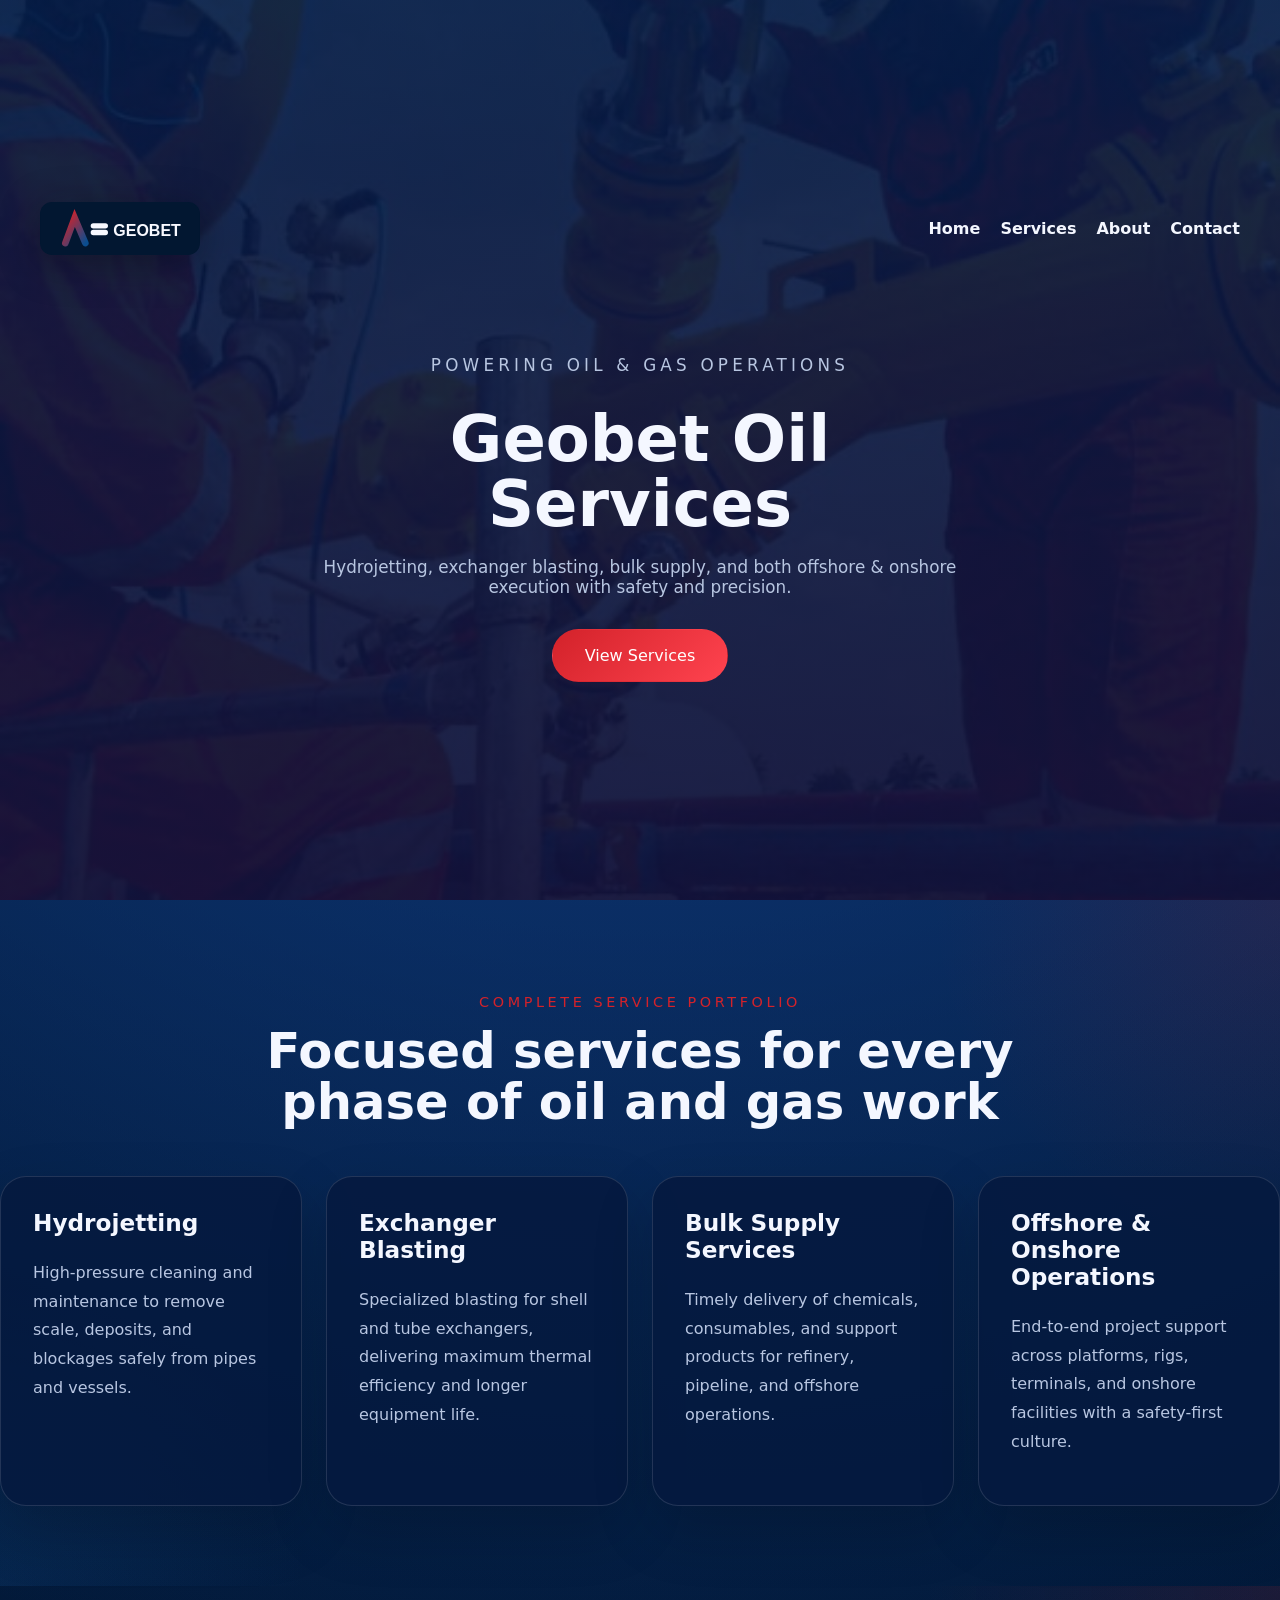
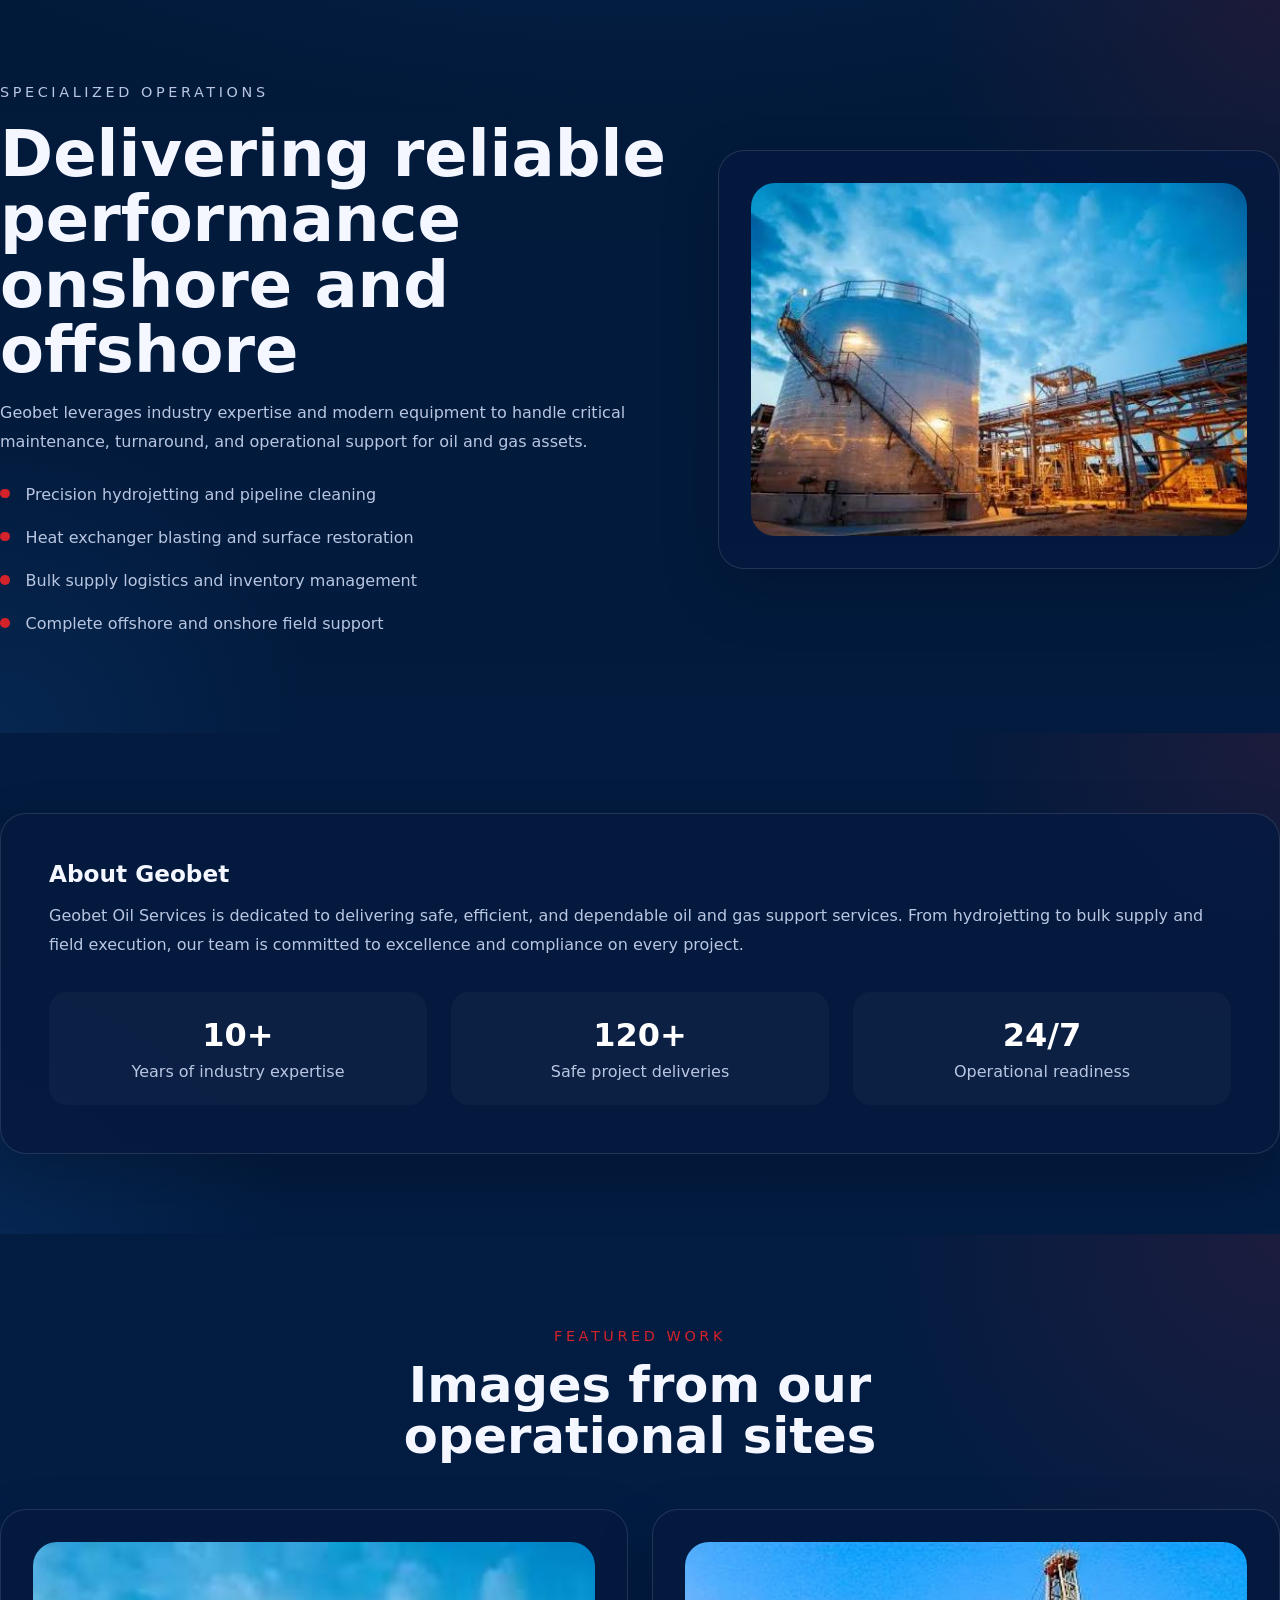
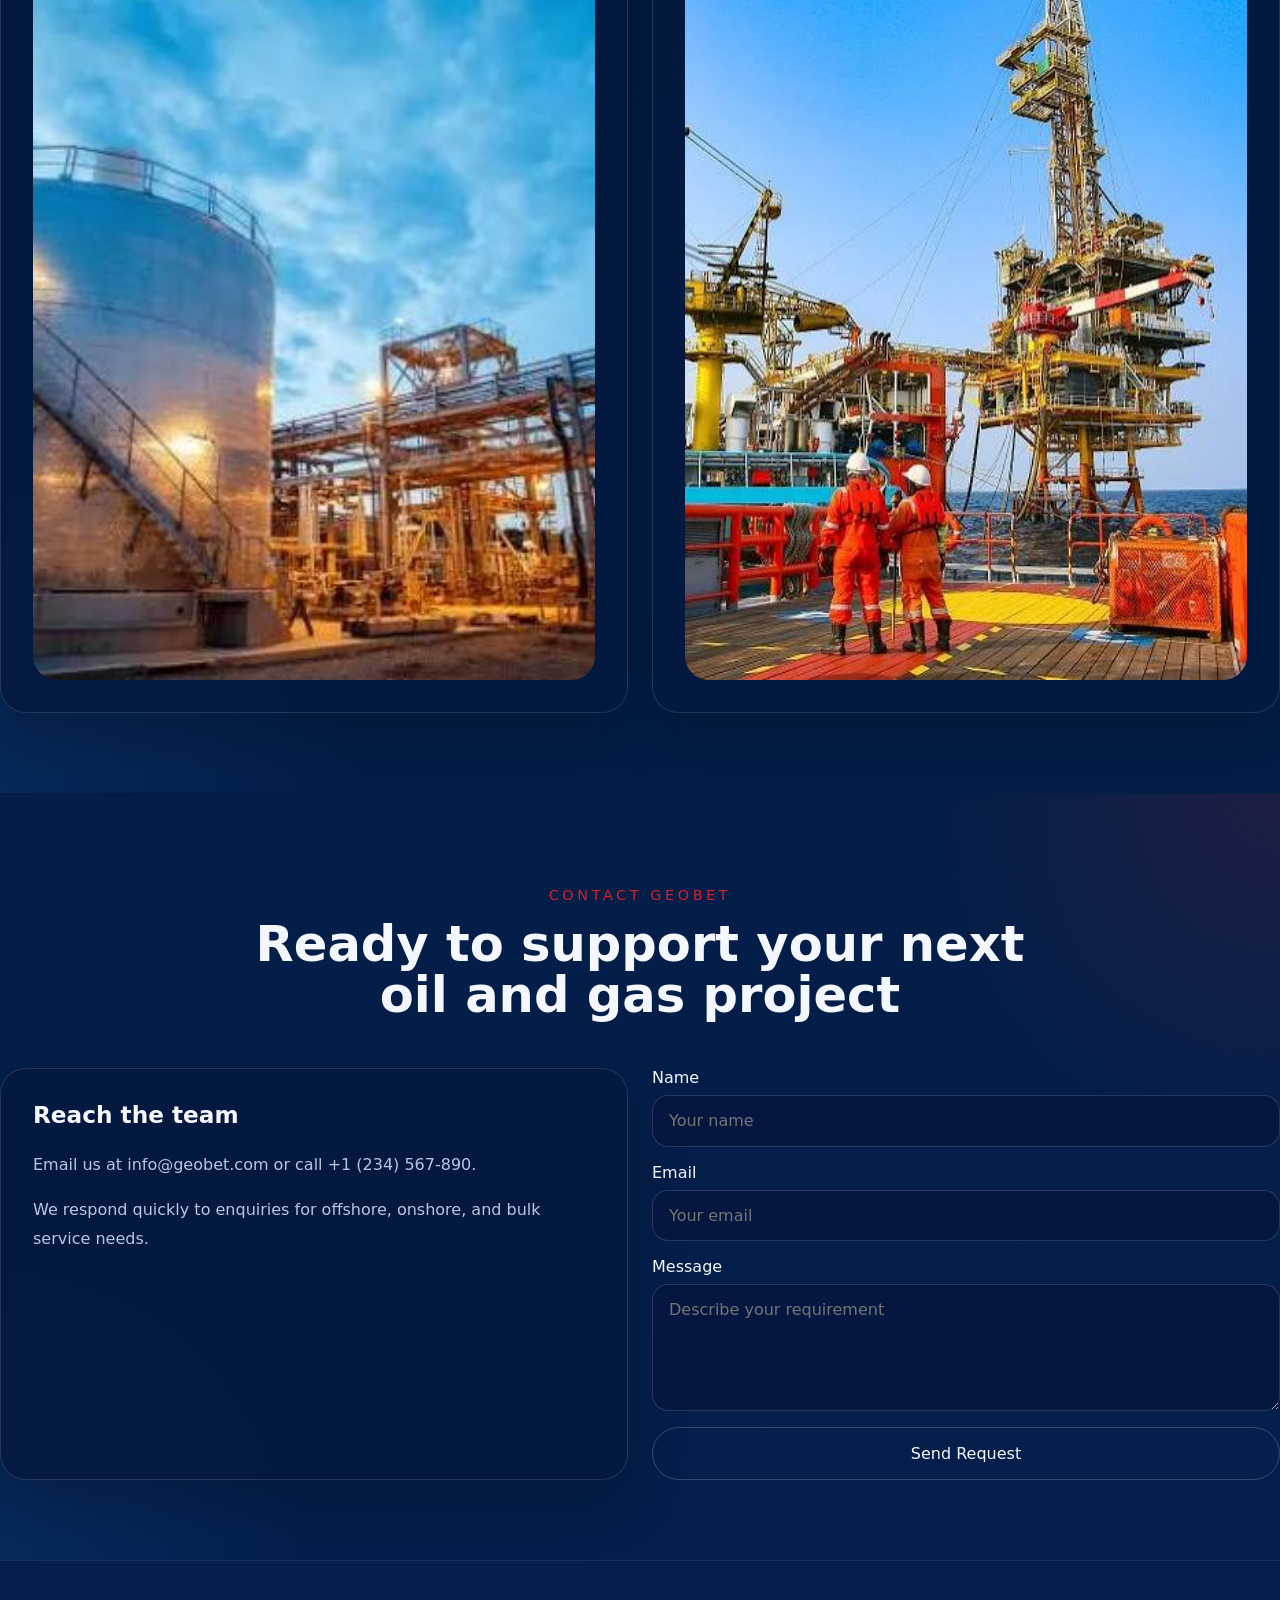
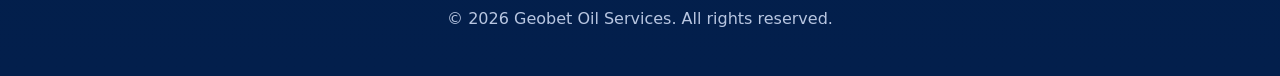
==== index.html @ 37f5dcfe "initial commit" ====
<!DOCTYPE html>
<html lang="en">
<head>
  <meta charset="UTF-8" />
  <meta name="viewport" content="width=device-width, initial-scale=1.0" />
  <title>Geobet Oil Services</title>
  <link rel="stylesheet" href="styles.css" />
</head>
<body>
  <header class="site-header">
    <div class="header-overlay"></div>
    <div class="header-content">
      <img src="logo.svg" alt="Geobet Oil Services" class="logo" />
      <nav class="main-nav">
        <a href="index.html">Home</a>
        <a href="services.html">Services</a>
        <a href="#about">About</a>
        <a href="#contact">Contact</a>
      </nav>
    </div>
    <div class="hero-copy">
      <p class="eyebrow">Powering Oil & Gas Operations</p>
      <h1>Geobet Oil Services</h1>
      <p>Hydrojetting, exchanger blasting, bulk supply, and both offshore & onshore execution with safety and precision.</p>
      <a class="btn btn-primary" href="services.html">View Services</a>
    </div>
  </header>

  <main>
    <section class="section services" id="services">
      <div class="section-intro">
        <p class="eyebrow">Complete Service Portfolio</p>
        <h2>Focused services for every phase of oil and gas work</h2>
      </div>
      <div class="service-grid">
        <article class="card">
          <h3>Hydrojetting</h3>
          <p>High-pressure cleaning and maintenance to remove scale, deposits, and blockages safely from pipes and vessels.</p>
        </article>
        <article class="card">
          <h3>Exchanger Blasting</h3>
          <p>Specialized blasting for shell and tube exchangers, delivering maximum thermal efficiency and longer equipment life.</p>
        </article>
        <article class="card">
          <h3>Bulk Supply Services</h3>
          <p>Timely delivery of chemicals, consumables, and support products for refinery, pipeline, and offshore operations.</p>
        </article>
        <article class="card">
          <h3>Offshore & Onshore Operations</h3>
          <p>End-to-end project support across platforms, rigs, terminals, and onshore facilities with a safety-first culture.</p>
        </article>
      </div>
    </section>

    <section class="section operations" id="operations">
      <div class="split-content">
        <div class="split-text">
          <p class="eyebrow">Specialized Operations</p>
          <h2>Delivering reliable performance onshore and offshore</h2>
          <p>Geobet leverages industry expertise and modern equipment to handle critical maintenance, turnaround, and operational support for oil and gas assets.</p>
          <ul>
            <li>Precision hydrojetting and pipeline cleaning</li>
            <li>Heat exchanger blasting and surface restoration</li>
            <li>Bulk supply logistics and inventory management</li>
            <li>Complete offshore and onshore field support</li>
          </ul>
        </div>
        <div class="split-image">
          <div class="image-card">
            <img src="images/operations-1.jpg" alt="Oil and gas operation" />
          </div>
        </div>
      </div>
    </section>

    <section class="section about" id="about">
      <div class="about-card">
        <h2>About Geobet</h2>
        <p>Geobet Oil Services is dedicated to delivering safe, efficient, and dependable oil and gas support services. From hydrojetting to bulk supply and field execution, our team is committed to excellence and compliance on every project.</p>
        <div class="stats-grid">
          <div class="stat">
            <strong>10+</strong>
            <span>Years of industry expertise</span>
          </div>
          <div class="stat">
            <strong>120+</strong>
            <span>Safe project deliveries</span>
          </div>
          <div class="stat">
            <strong>24/7</strong>
            <span>Operational readiness</span>
          </div>
        </div>
      </div>
    </section>

    <section class="section gallery" id="gallery">
      <div class="section-intro">
        <p class="eyebrow">Featured Work</p>
        <h2>Images from our operational sites</h2>
      </div>
      <div class="image-gallery">
        <div class="image-card">
          <img src="images/operations-1.jpg" alt="Oil operation image" />
        </div>
        <div class="image-card">
          <img src="images/gallery-2.jpg" alt="Oil operation image" />
        </div>
      </div>
    </section>

    <section class="section contact" id="contact">
      <div class="section-intro">
        <p class="eyebrow">Contact Geobet</p>
        <h2>Ready to support your next oil and gas project</h2>
      </div>
      <div class="contact-grid">
        <div class="contact-card">
          <h3>Reach the team</h3>
          <p>Email us at <a href="mailto:info@geobet.com">info@geobet.com</a> or call <a href="tel:+1234567890">+1 (234) 567-890</a>.</p>
          <p>We respond quickly to enquiries for offshore, onshore, and bulk service needs.</p>
        </div>
        <form class="contact-form">
          <label>
            Name
            <input type="text" placeholder="Your name" required />
          </label>
          <label>
            Email
            <input type="email" placeholder="Your email" required />
          </label>
          <label>
            Message
            <textarea rows="5" placeholder="Describe your requirement"></textarea>
          </label>
          <button class="btn btn-secondary" type="submit">Send Request</button>
        </form>
      </div>
    </section>
  </main>

  <footer class="site-footer">
    <p>© 2026 Geobet Oil Services. All rights reserved.</p>
  </footer>
  <script src="script.js"></script>
</body>
</html>
---- styles.css ----
:root {
  color-scheme: dark;
  --bg-primary: #031f4c;
  --bg-secondary: #081f3a;
  --accent-red: #d3222a;
  --accent-light: #f8f9ff;
  --text-light: #f4f7ff;
  --text-muted: #b8c6e1;
  --card-bg: rgba(5, 25, 63, 0.85);
  --border: rgba(255, 255, 255, 0.12);
}

* {
  box-sizing: border-box;
}

body {
  margin: 0;
  font-family: Inter, system-ui, -apple-system, BlinkMacSystemFont, "Segoe UI", sans-serif;
  background: radial-gradient(circle at top, rgba(20, 72, 157, 0.95), transparent 35%), linear-gradient(180deg, #021731 0%, var(--bg-primary) 100%);
  color: var(--text-light);
}

img {
  max-width: 100%;
  display: block;
}

a {
  color: inherit;
  text-decoration: none;
}

button,
input,
textarea {
  font: inherit;
}

.site-header {
  position: relative;
  min-height: 100vh;
  padding: 2rem 1.5rem 3rem;
  display: flex;
  flex-direction: column;
  justify-content: center;
  background-image: linear-gradient(rgba(2, 18, 53, 0.75), rgba(0, 0, 0, 0.5)), url('images/hero-bg.jpg');
  background-size: cover;
  background-position: center;
}

.header-overlay {
  position: absolute;
  inset: 0;
  background: linear-gradient(180deg, rgba(3, 31, 76, 0.7), rgba(17, 19, 62, 0.9));
  pointer-events: none;
}

.header-content {
  position: relative;
  display: flex;
  justify-content: space-between;
  align-items: center;
  gap: 1rem;
  max-width: 1200px;
  width: 100%;
  margin: 0 auto;
}

.logo {
  width: 160px;
  filter: drop-shadow(0 8px 20px rgba(0, 0, 0, 0.3));
}

.main-nav {
  display: flex;
  flex-wrap: wrap;
  gap: 1.25rem;
  font-weight: 600;
}

.main-nav a {
  color: var(--text-light);
  transition: color 0.2s ease;
}

.main-nav a:hover {
  color: var(--accent-red);
}

.hero-copy {
  position: relative;
  max-width: 680px;
  margin: 5rem auto 0;
  text-align: center;
}

.eyebrow {
  text-transform: uppercase;
  letter-spacing: 0.25em;
  color: var(--accent-red);
  font-size: 0.9rem;
  margin-bottom: 1rem;
}

.hero-copy h1,
.section h2 {
  margin: 0;
  font-size: clamp(2.5rem, 5vw, 4.4rem);
  line-height: 1.02;
}

.hero-copy p {
  color: var(--text-muted);
  font-size: 1.05rem;
  max-width: 720px;
  margin: 1.25rem auto 2rem;
}

.btn {
  display: inline-flex;
  align-items: center;
  justify-content: center;
  padding: 1rem 2rem;
  border-radius: 999px;
  border: 1px solid transparent;
  cursor: pointer;
  transition: transform 0.2s ease, background-color 0.2s ease, border-color 0.2s ease;
}

.btn:hover {
  transform: translateY(-2px);
}

.btn-primary {
  background: linear-gradient(135deg, var(--accent-red), #ff434f);
  color: white;
}

.btn-secondary {
  background: transparent;
  border-color: rgba(255, 255, 255, 0.2);
  color: var(--text-light);
}

.main {
  width: min(1200px, calc(100% - 3rem));
  margin: 0 auto;
}

.section {
  padding: 5rem 0;
  position: relative;
}

.section::before {
  content: "";
  position: absolute;
  inset: 0;
  background: radial-gradient(circle at top right, rgba(211, 34, 42, 0.12), transparent 24%), radial-gradient(circle at bottom left, rgba(30, 109, 191, 0.14), transparent 21%);
  pointer-events: none;
}

.section > * {
  position: relative;
}

.section-intro {
  text-align: center;
  max-width: 780px;
  margin: 0 auto 3rem;
}

.section-intro h2 {
  font-size: clamp(2.1rem, 4vw, 3.1rem);
}

.service-grid,
.stats-grid,
.contact-grid {
  display: grid;
  gap: 1.5rem;
}

.service-grid {
  grid-template-columns: repeat(auto-fit, minmax(220px, 1fr));
}

.card,
.about-card,
.contact-card,
.image-card {
  background: var(--card-bg);
  border: 1px solid var(--border);
  border-radius: 26px;
  padding: 2rem;
  box-shadow: 0 24px 60px rgba(0, 0, 0, 0.18);
}

.card h3,
.about-card h2,
.contact-card h3 {
  margin-top: 0;
  font-size: 1.45rem;
}

.card p,
.about-card p,
.contact-card p,
.split-text p,
.split-text ul {
  color: var(--text-muted);
  line-height: 1.8;
}

.split-content {
  display: grid;
  grid-template-columns: 1.1fr 0.9fr;
  align-items: center;
  gap: 2rem;
}

.split-text ul {
  list-style: none;
  padding: 0;
  margin: 1.5rem 0 0;
}

.split-text li {
  position: relative;
  padding-left: 1.6rem;
  margin-bottom: 0.9rem;
}

.split-text li::before {
  content: "";
  position: absolute;
  left: 0;
  top: 0.5rem;
  width: 0.6rem;
  height: 0.6rem;
  border-radius: 50%;
  background: var(--accent-red);
}

.image-card {
  overflow: hidden;
}

.image-card img {
  border-radius: 24px;
  width: 100%;
  height: 100%;
  object-fit: cover;
}

.about-card {
  padding: 3rem;
}

.stats-grid {
  grid-template-columns: repeat(3, minmax(0, 1fr));
  margin-top: 2rem;
}

.image-gallery {
  display: grid;
  grid-template-columns: repeat(auto-fit, minmax(240px, 1fr));
  gap: 1.5rem;
  margin-top: 2rem;
}

.image-gallery .image-card {
  border-radius: 26px;
  overflow: hidden;
  min-height: 280px;
}

.image-gallery .image-card img {
  width: 100%;
  height: 100%;
  object-fit: cover;
}

.stat {
  background: rgba(255, 255, 255, 0.03);
  border-radius: 18px;
  padding: 1.5rem;
  text-align: center;
}

.stat strong {
  display: block;
  font-size: 2rem;
  margin-bottom: 0.5rem;
  color: white;
}

.stat span {
  color: var(--text-muted);
}

.contact-grid {
  grid-template-columns: 1fr 1fr;
}

.contact-card {
  min-height: 100%;
}

.contact-form {
  display: grid;
  gap: 1rem;
}

.contact-form label {
  display: grid;
  gap: 0.5rem;
  color: var(--text-light);
}

.contact-form input,
.contact-form textarea {
  width: 100%;
  border-radius: 16px;
  border: 1px solid rgba(255, 255, 255, 0.14);
  background: rgba(5, 23, 64, 0.9);
  color: var(--text-light);
  padding: 0.95rem 1rem;
}

.contact-form input:focus,
.contact-form textarea:focus {
  outline: 2px solid rgba(211, 34, 42, 0.5);
}

.site-footer {
  text-align: center;
  padding: 2rem 1.5rem;
  color: var(--text-muted);
  border-top: 1px solid rgba(255, 255, 255, 0.08);
}

@media (max-width: 900px) {
  .split-content,
  .contact-grid,
  .stats-grid {
    grid-template-columns: 1fr;
  }

  .site-header {
    min-height: 82vh;
    padding-top: 1.5rem;
  }

  .hero-copy {
    margin-top: 4rem;
  }
}

@media (max-width: 640px) {
  .header-content {
    flex-direction: column;
    align-items: flex-start;
  }

  .main-nav {
    gap: 0.85rem;
    justify-content: center;
    width: 100%;
  }

  .hero-copy h1 {
    font-size: 2.8rem;
  }

  .btn {
    width: 100%;
  }
}
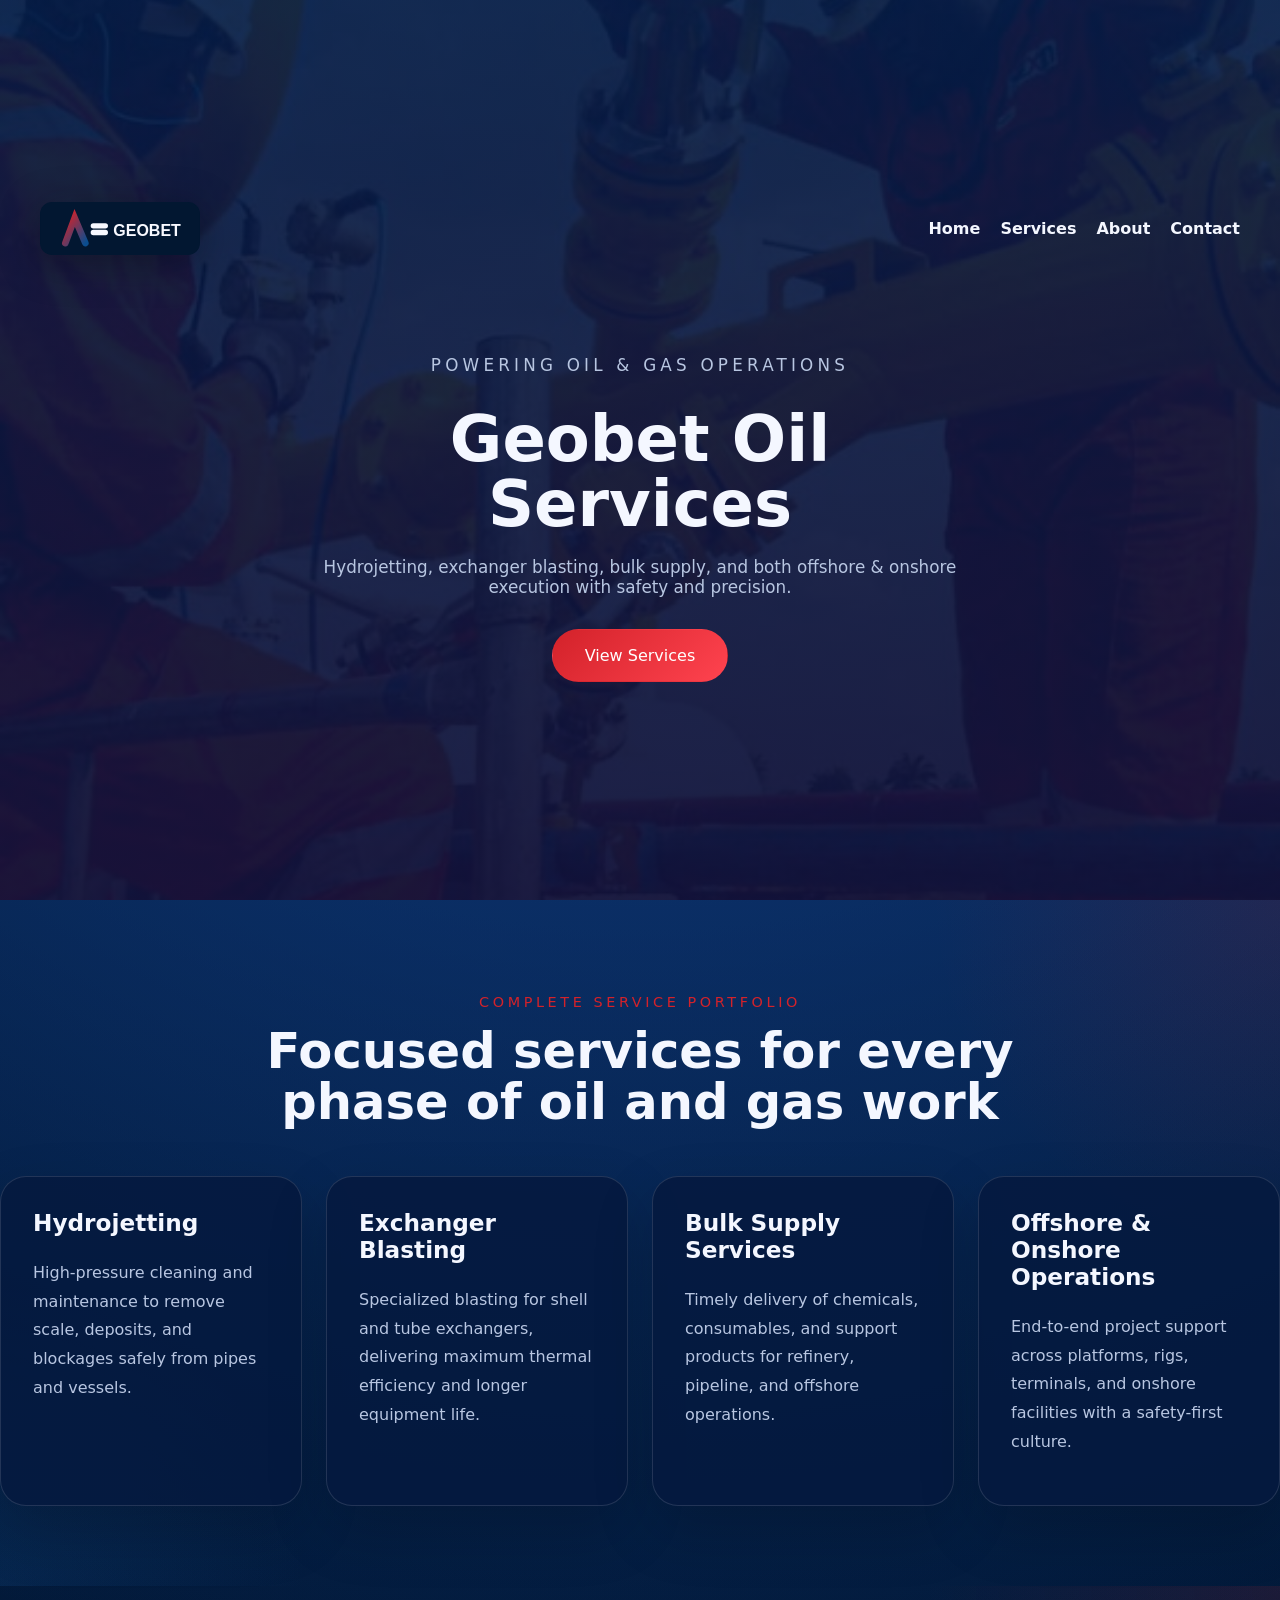
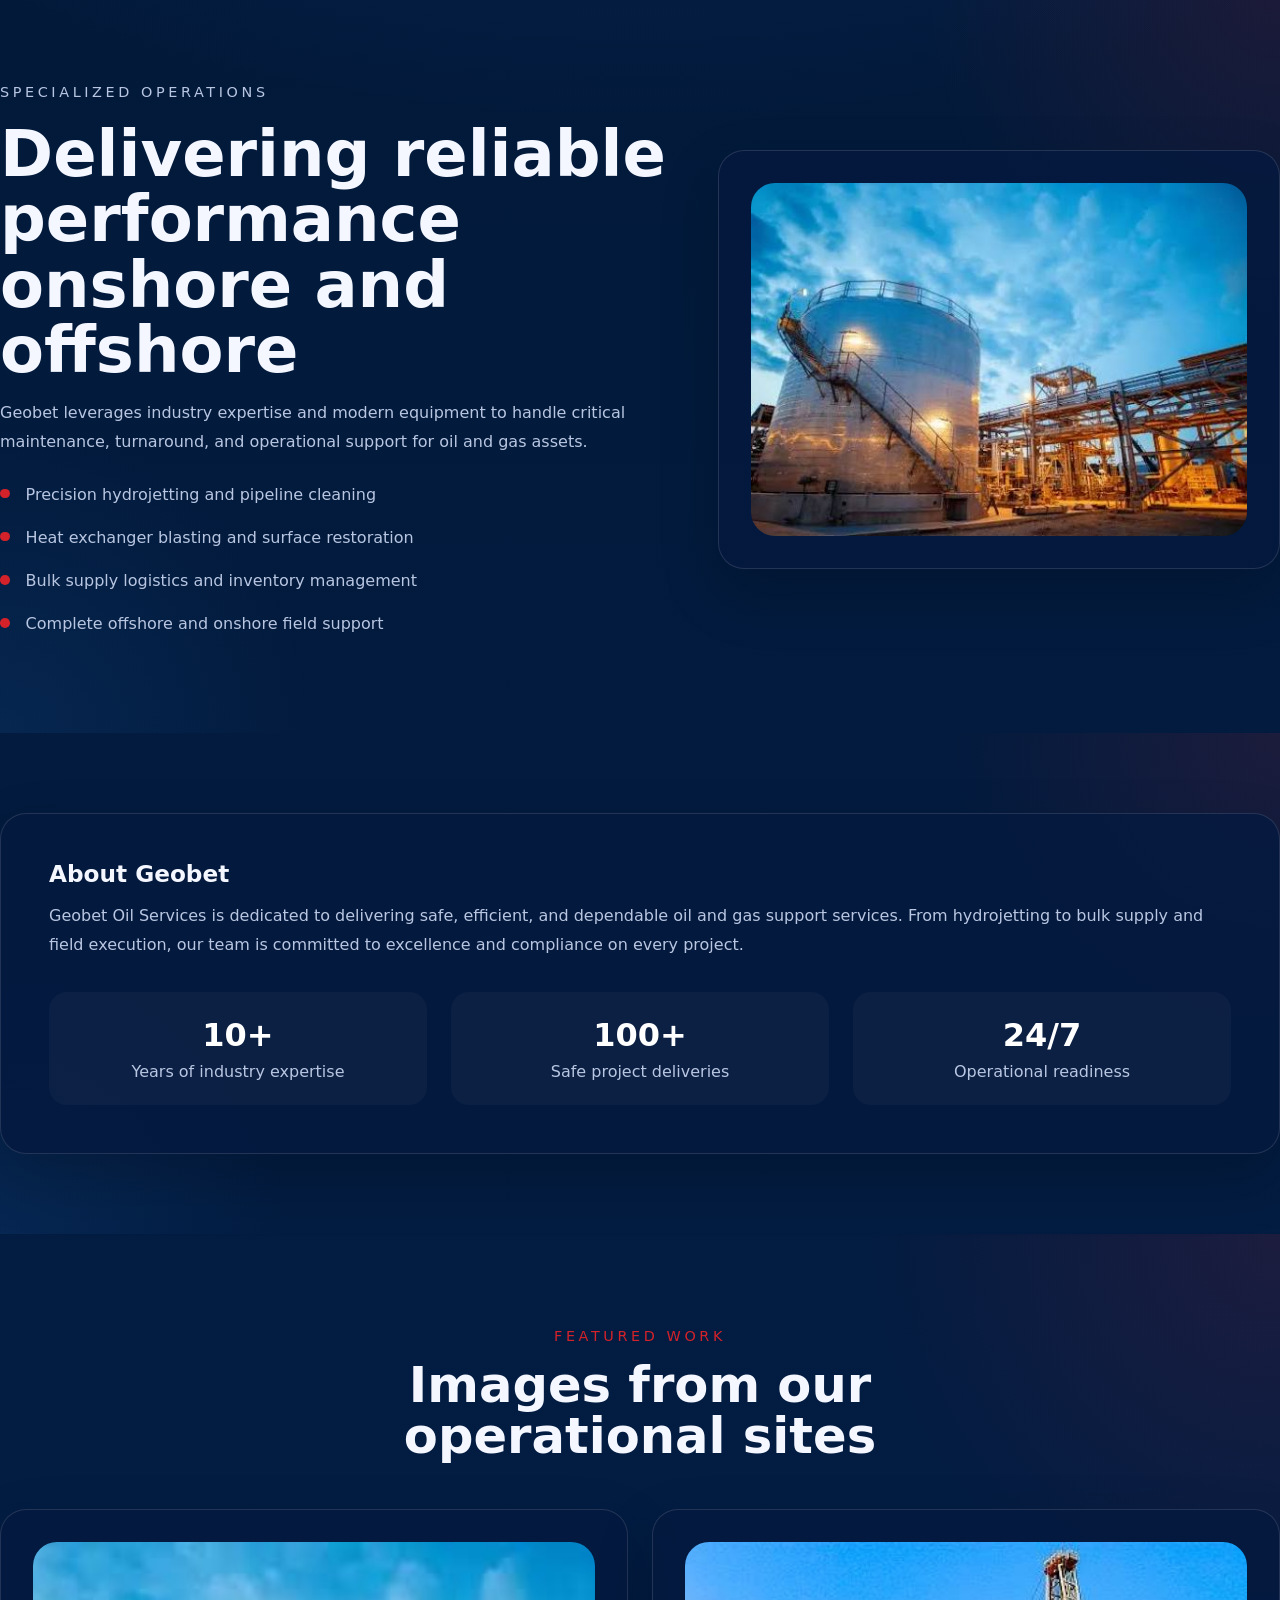
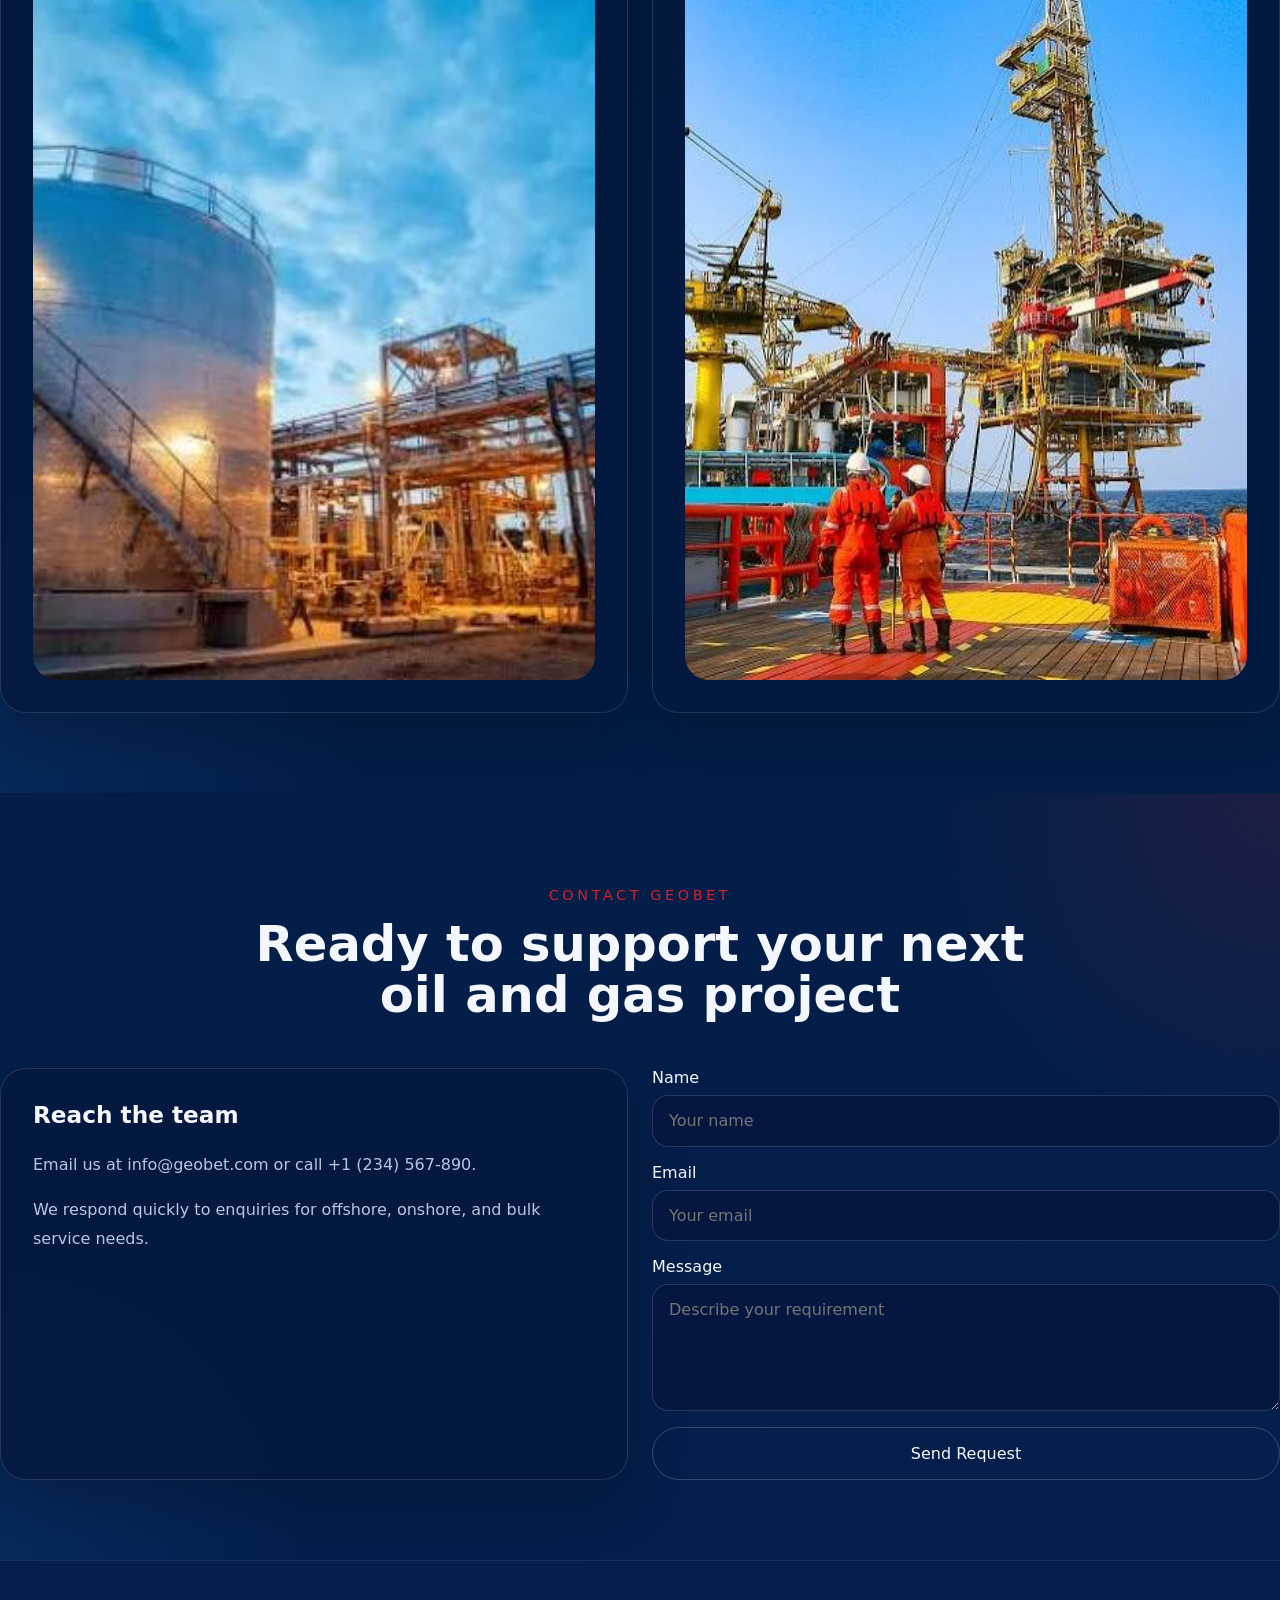
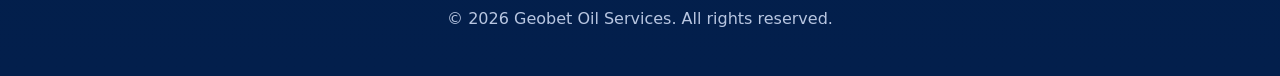
==== commit 7cb624eb: "modified the headung" ====
--- a/index.html
+++ b/index.html
@@ -3,7 +3,7 @@
 <head>
   <meta charset="UTF-8" />
   <meta name="viewport" content="width=device-width, initial-scale=1.0" />
-  <title>Geobet Oil Services</title>
+  <title>Geobet Services Limited</title>
   <link rel="stylesheet" href="styles.css" />
 </head>
 <body>
@@ -83,7 +83,7 @@
             <span>Years of industry expertise</span>
           </div>
           <div class="stat">
-            <strong>120+</strong>
+            <strong>100+</strong>
             <span>Safe project deliveries</span>
           </div>
           <div class="stat">
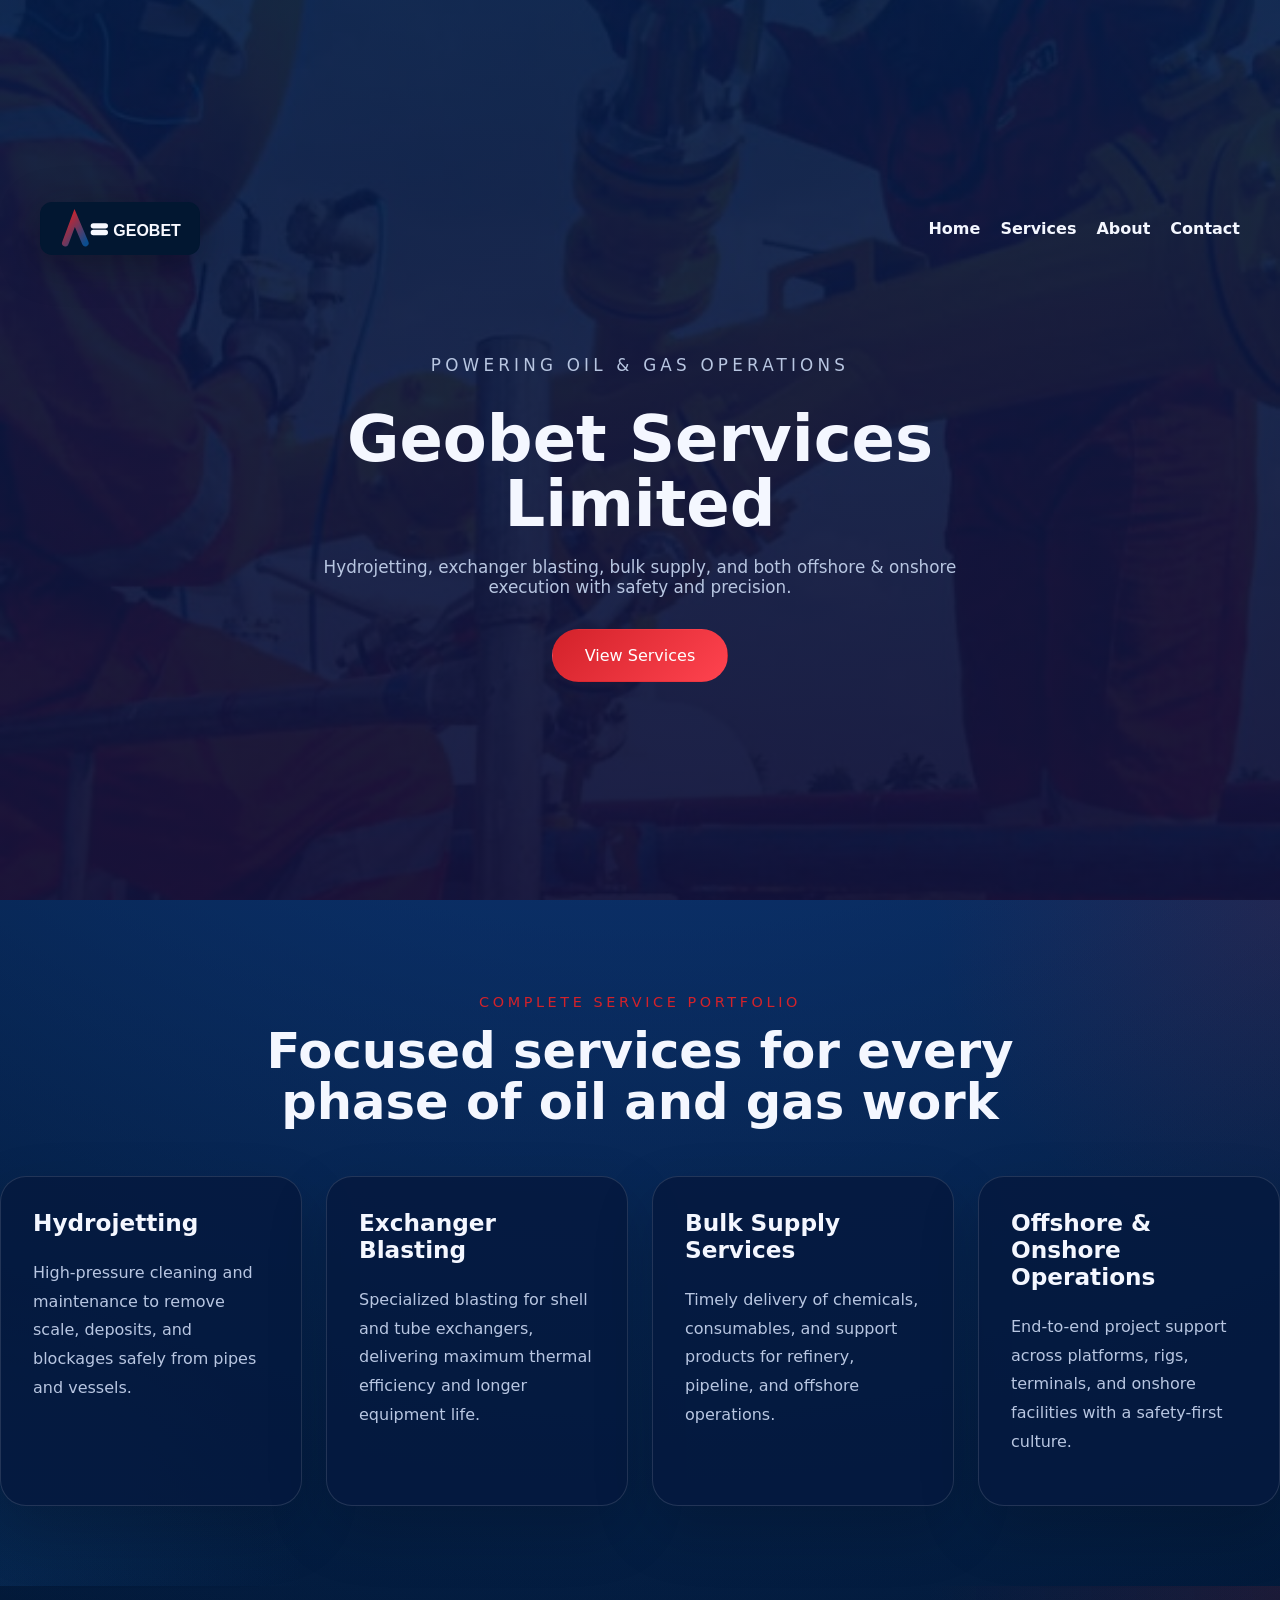
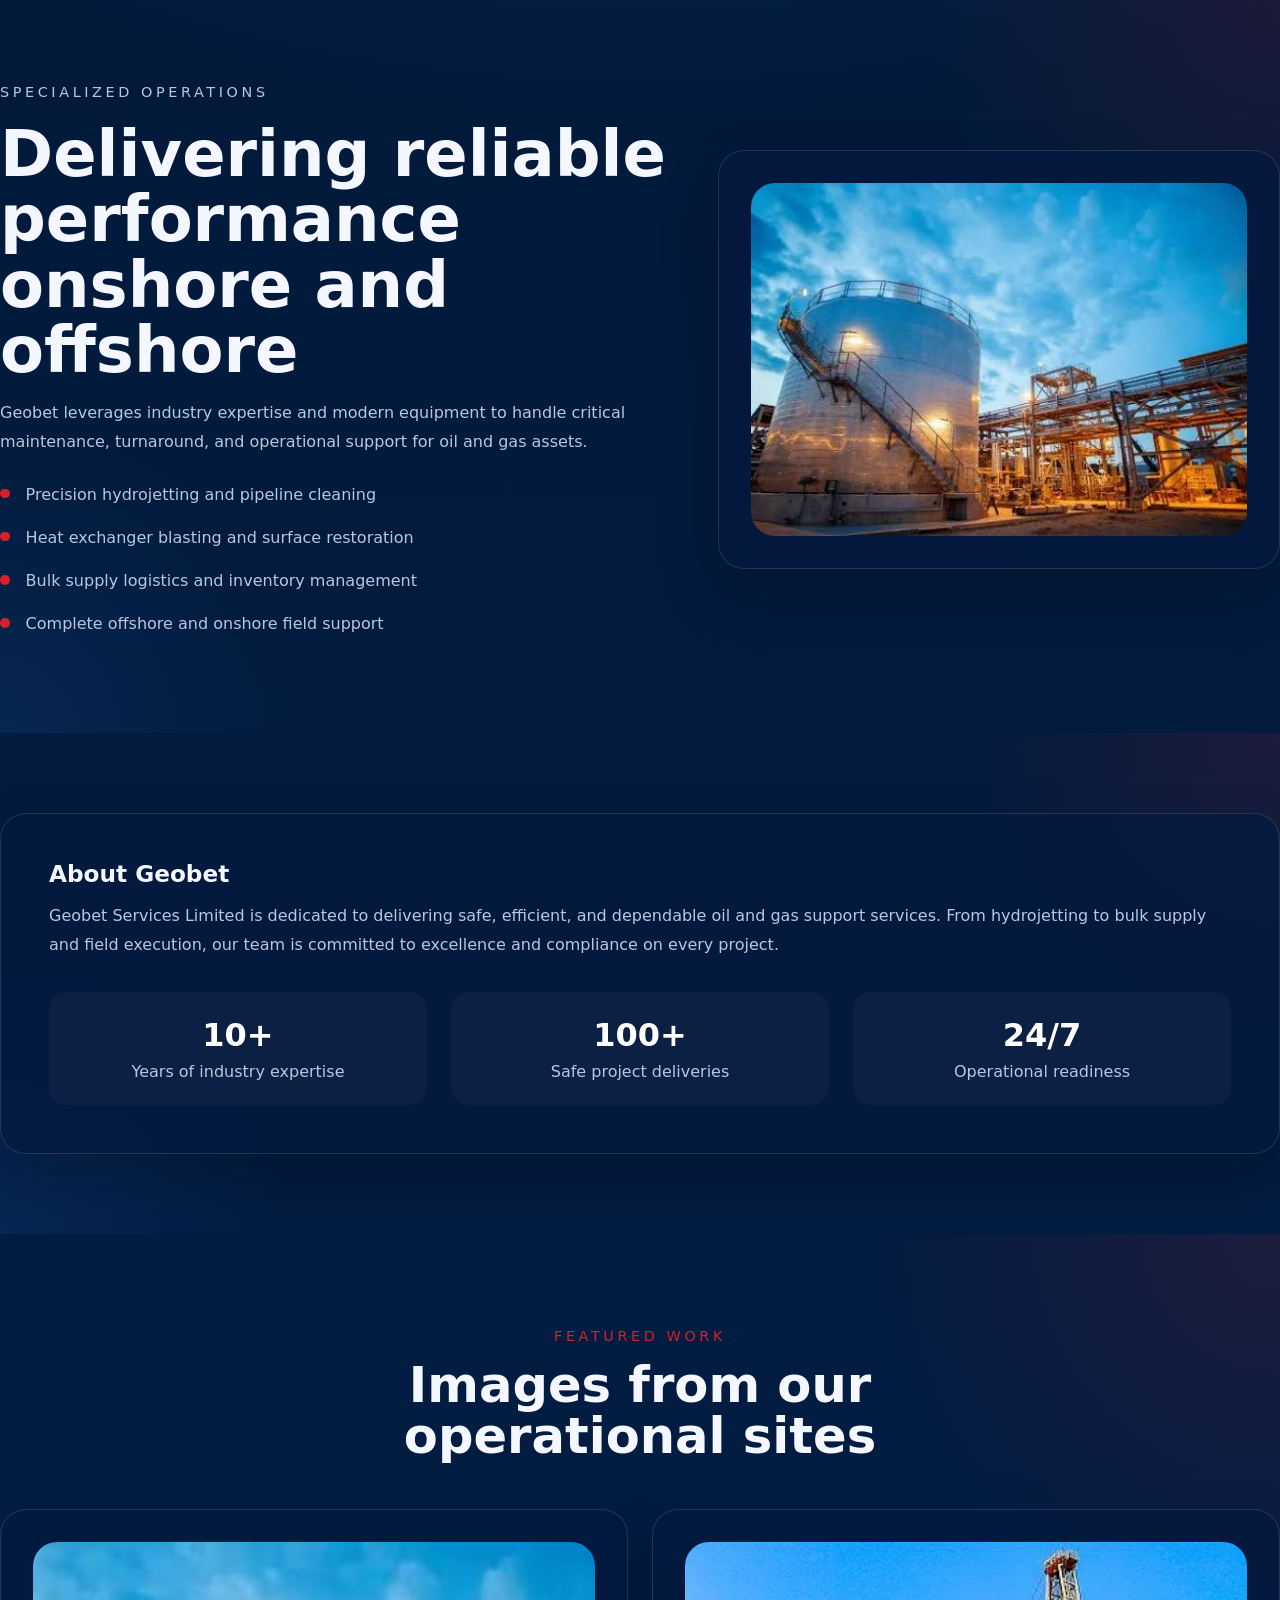
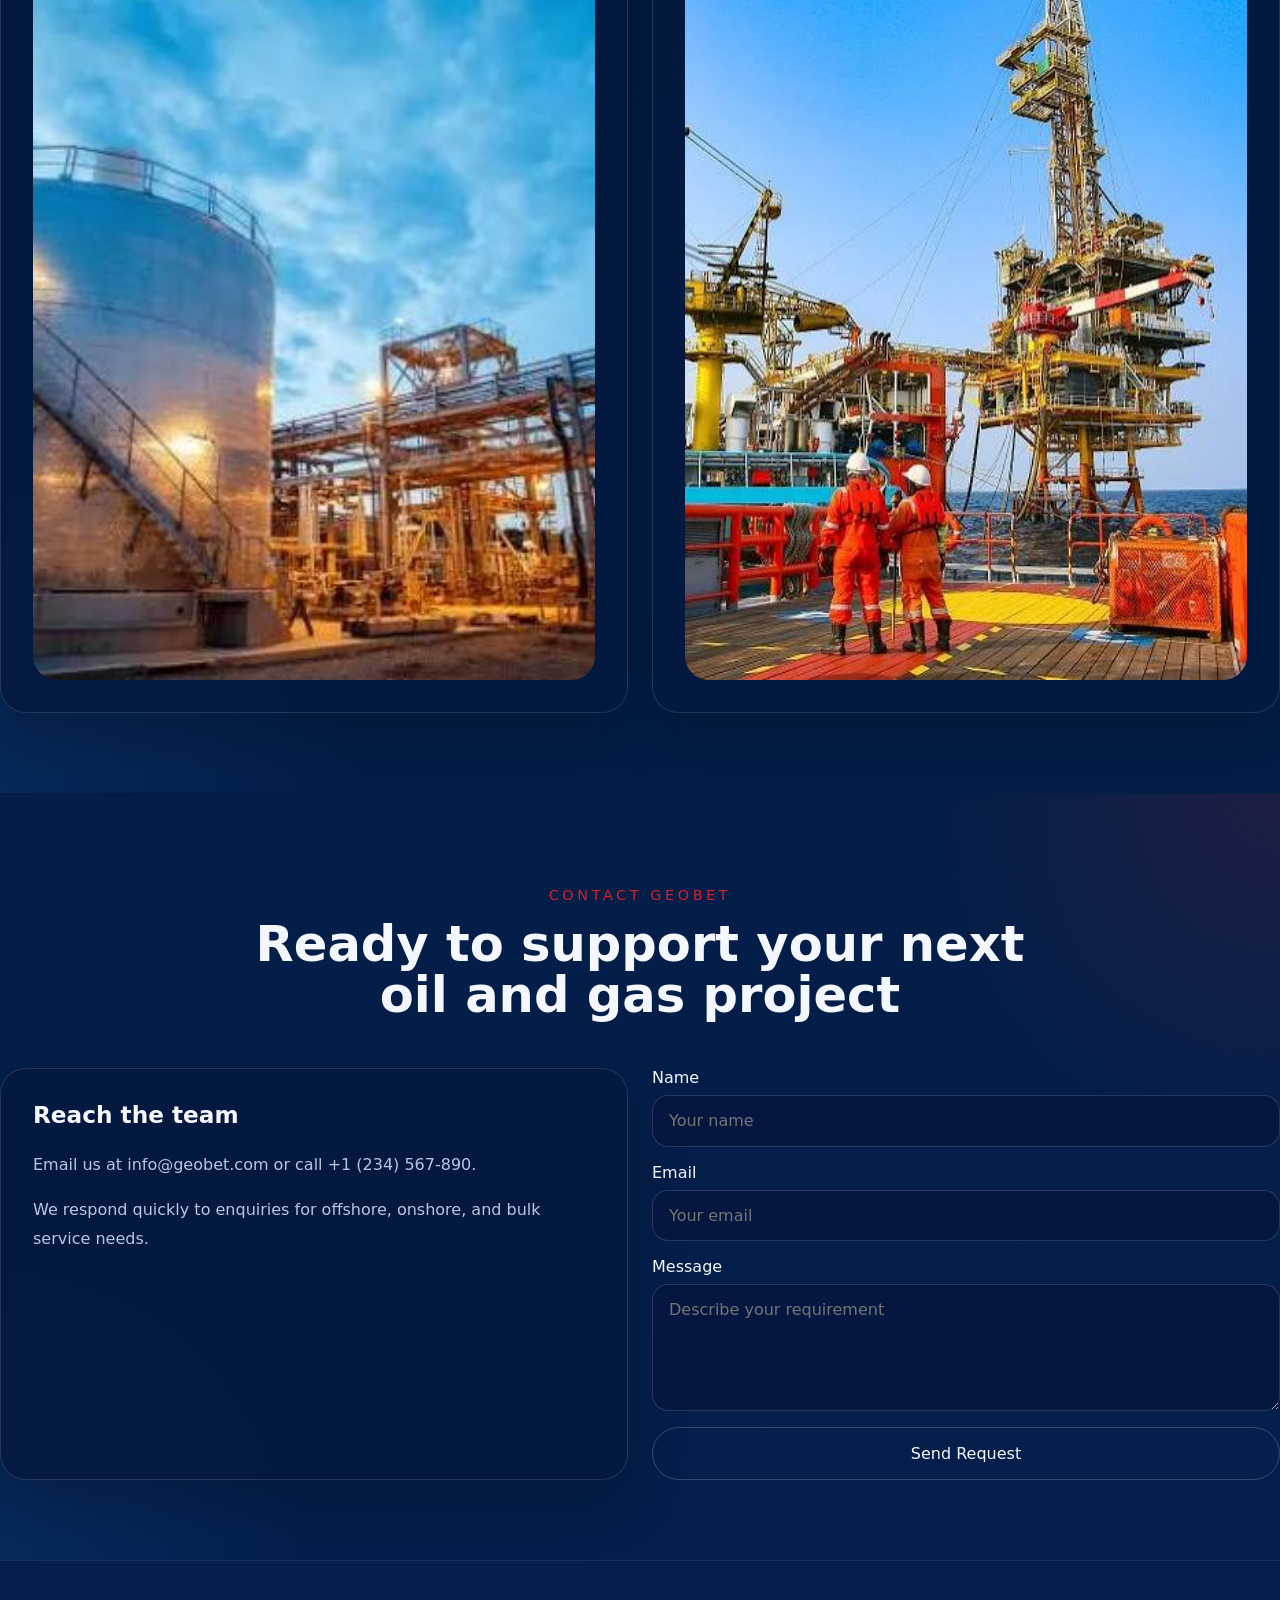
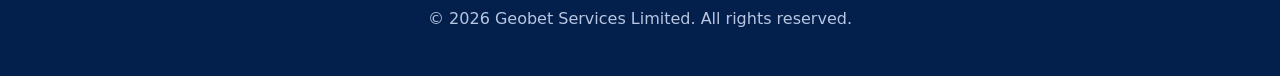
==== commit a9ea7b63: "Update branding references from "Geobet Oil Services" to "Geobet Services Limited"" ====
--- a/index.html
+++ b/index.html
@@ -10,7 +10,7 @@
   <header class="site-header">
     <div class="header-overlay"></div>
     <div class="header-content">
-      <img src="logo.svg" alt="Geobet Oil Services" class="logo" />
+      <img src="logo.svg" alt="Geobet Services Limited" class="logo" />
       <nav class="main-nav">
         <a href="index.html">Home</a>
         <a href="services.html">Services</a>
@@ -20,7 +20,7 @@
     </div>
     <div class="hero-copy">
       <p class="eyebrow">Powering Oil & Gas Operations</p>
-      <h1>Geobet Oil Services</h1>
+      <h1>Geobet Services Limited</h1>
       <p>Hydrojetting, exchanger blasting, bulk supply, and both offshore & onshore execution with safety and precision.</p>
       <a class="btn btn-primary" href="services.html">View Services</a>
     </div>
@@ -76,7 +76,7 @@
     <section class="section about" id="about">
       <div class="about-card">
         <h2>About Geobet</h2>
-        <p>Geobet Oil Services is dedicated to delivering safe, efficient, and dependable oil and gas support services. From hydrojetting to bulk supply and field execution, our team is committed to excellence and compliance on every project.</p>
+        <p>Geobet Services Limited is dedicated to delivering safe, efficient, and dependable oil and gas support services. From hydrojetting to bulk supply and field execution, our team is committed to excellence and compliance on every project.</p>
         <div class="stats-grid">
           <div class="stat">
             <strong>10+</strong>
@@ -140,7 +140,7 @@
   </main>
 
   <footer class="site-footer">
-    <p>© 2026 Geobet Oil Services. All rights reserved.</p>
+    <p>© 2026 Geobet Services Limited. All rights reserved.</p>
   </footer>
   <script src="script.js"></script>
 </body>
